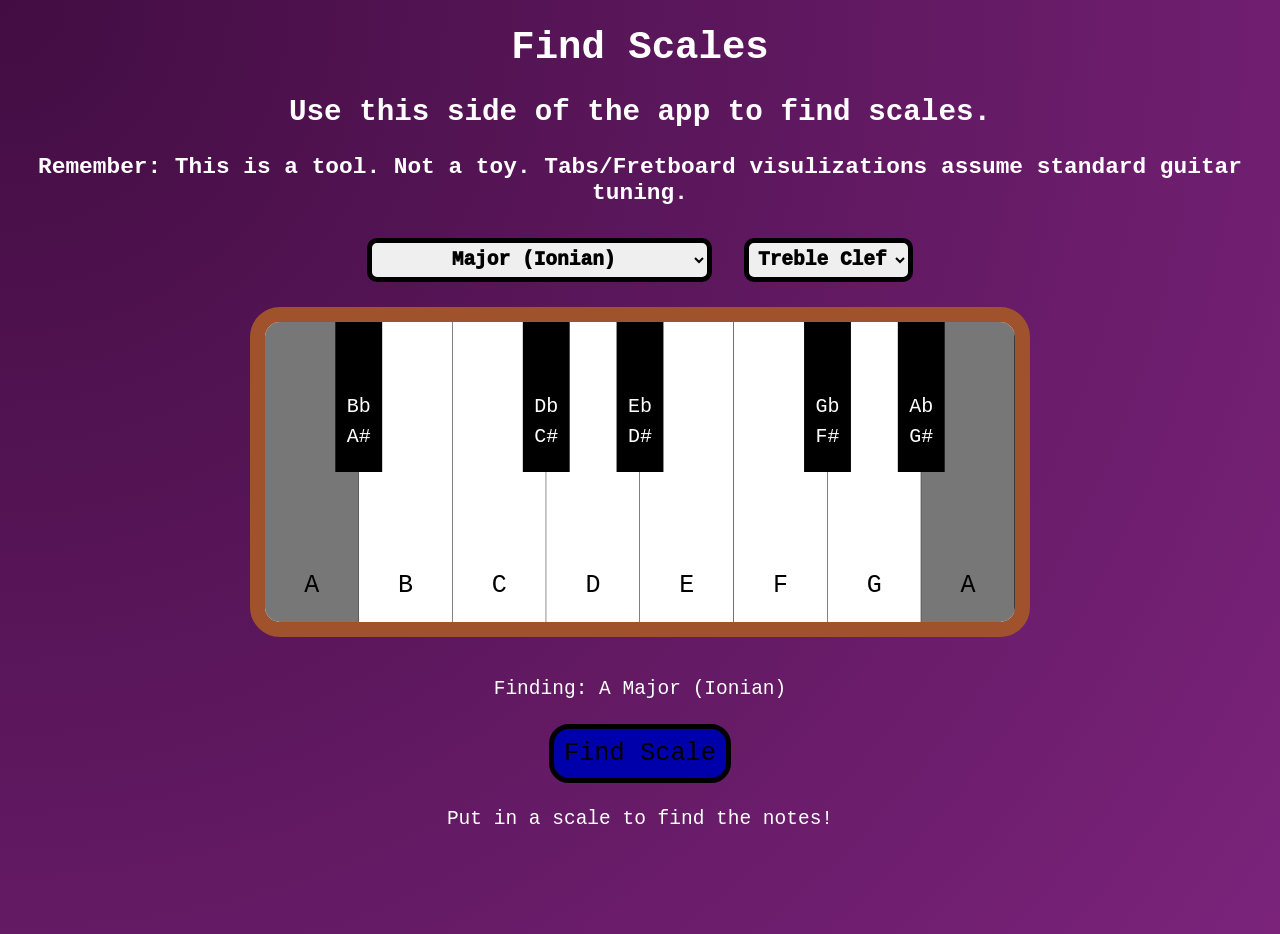
==== html/find-scales.html @ b309f3b3 "Find Scales V1" ====
<!DOCTYPE html>
<html lang="en">
<head>
    <!-- Boilerplate -->
    <meta charset="UTF-8">
    <meta name="viewport" content="width=device-width, initial-scale=1.0">

    <!-- CSS Files-->
    <link rel="stylesheet" href="../css/index.css">
    <link rel="stylesheet" href="../css/find-scales.css">

    <!-- Title -->
    <title>Find Scales</title>
</head>
<body>
    <!-- Heading -->
    <h1>Find Scales</h1>
    <h2>Use this side of the app to find scales.</h2>
    <h3>Remember: This is a tool. Not a toy. Tabs/Fretboard visulizations assume standard guitar tuning.</h3>

    <!-- Choose Scale -->
    <select name="type" id="choose-type"></select>
    <select name="vis" id="vis">
        <option value="treble">Treble Clef</option>
        <option value="bass">Bass Clef</option>
        <option value="tabs">Tablature</option>
        <option value="piano">Piano Keys</option>
        <option value="guitar">Fretboard</option>
    </select>
    <br>
    <canvas id="piano-view" width="750" height="300"></canvas>

    <!-- Scale Data -->
    <p id="scale">Finding: A Major (Ionian)</p>
    <button id="find-scale">Find Scale</button>
    <br>
    <p id="scale-notes">Put in a scale to find the notes!</p>

    <!-- JavaScript -->
    <script src="../js/find-scales.js"></script>
    <script src="../js/bg.js"></script>
</body>
</html>
---- css/index.css ----
/* Main Body */
body {
    /* Text */
    font-family: monospace;
    font-size: 1.5em;
    text-align: center;
    color: white;

    /* Background */
    background-repeat: no-repeat;
    min-height: 100vh;
}

/* Program Buttons */
.programs {
    /* Test */
    font-weight: 800;

    /* Box */
    background: #414c9d;
    padding: 10px;
    margin: 5px;

    /* Border */
    border: black 3px solid;
    border-radius: 30px;

    /* No user select */
    user-select: none;

    /* Anim Transition */
    transition: 0.7s ease;
}

/* Program Buttons Anim */
.programs:hover { /* Hover */
    scale: 110%;
    background: #8f8fe0;
    cursor: pointer;
}
---- css/find-scales.css ----
/* Piano View */
#piano-view {
    /* Background */
    background: white;

    /* Box */
    margin: 15px;

    /* Border */
    border: 15px sienna solid;
    border-radius: 30px;
}

/* Scale/Visualization Select */
select {
    font-family: monospace;
    font-size: 1em;
    font-weight: 1000;
    text-align: center;

    /* Box */
    margin: 10px;
    padding: 5px;

    /* Border */
    border: 5px solid black;
    border-radius: 10px;
}

/* Find Scale Button */
#find-scale {
    font-family: monospace;
    font-size: 1.3em;
    user-select: none;

    background: #0000aa;

    /* Box */
    padding: 10px;
    margin: 5px;

    /* Border */
    border: 5px black solid;
    border-radius: 20px;
}
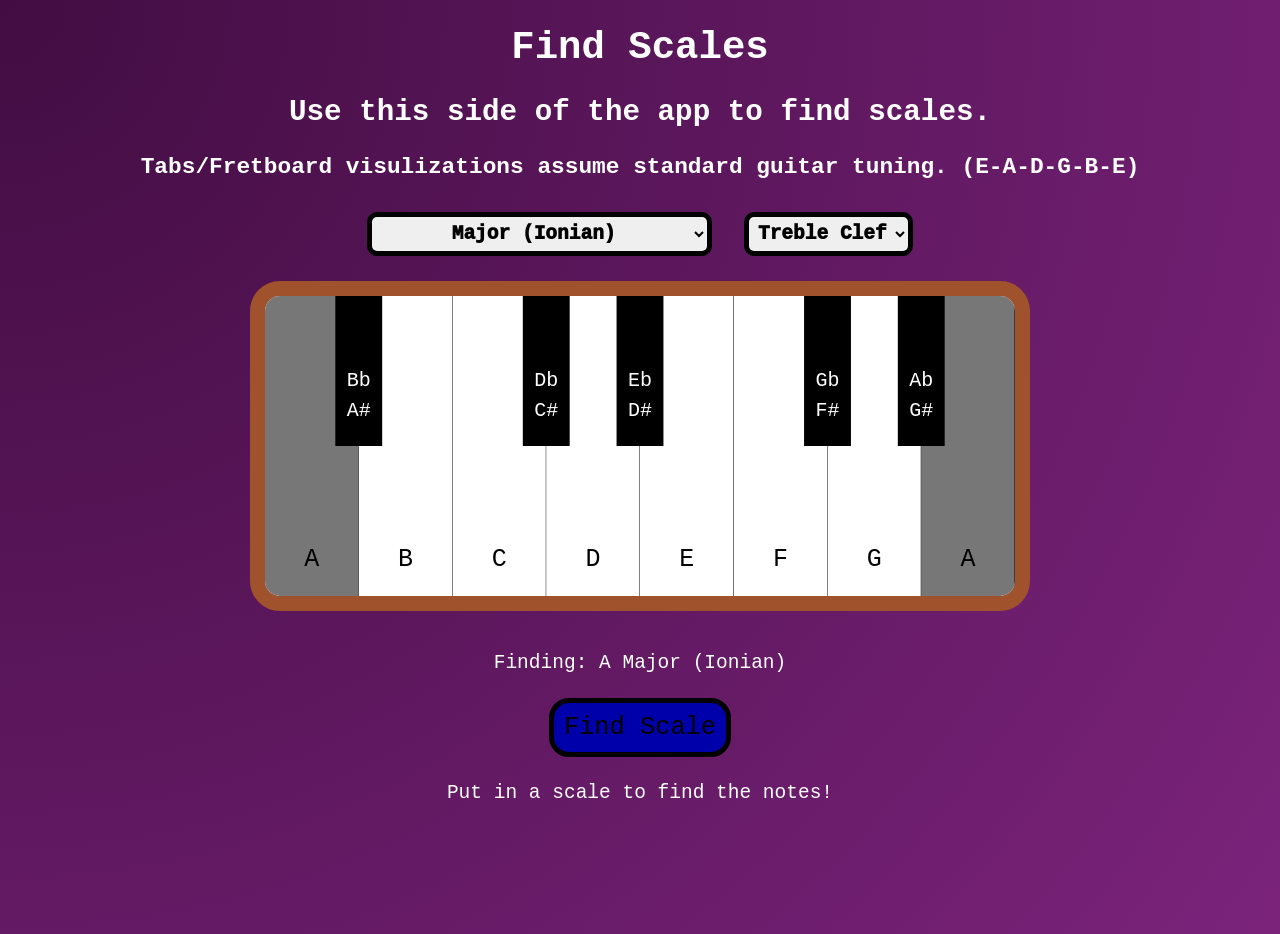
==== commit 2d078fb2: "practice scales start" ====
--- a/html/find-scales.html
+++ b/html/find-scales.html
@@ -16,7 +16,7 @@
     <!-- Heading -->
     <h1>Find Scales</h1>
     <h2>Use this side of the app to find scales.</h2>
-    <h3>Remember: This is a tool. Not a toy. Tabs/Fretboard visulizations assume standard guitar tuning.</h3>
+    <h3>Tabs/Fretboard visulizations assume standard guitar tuning. (E-A-D-G-B-E)</h3>
 
     <!-- Choose Scale -->
     <select name="type" id="choose-type"></select>
@@ -37,6 +37,7 @@
     <p id="scale-notes">Put in a scale to find the notes!</p>
 
     <!-- JavaScript -->
+    <script src="../js/tools.js"></script>
     <script src="../js/find-scales.js"></script>
     <script src="../js/bg.js"></script>
 </body>
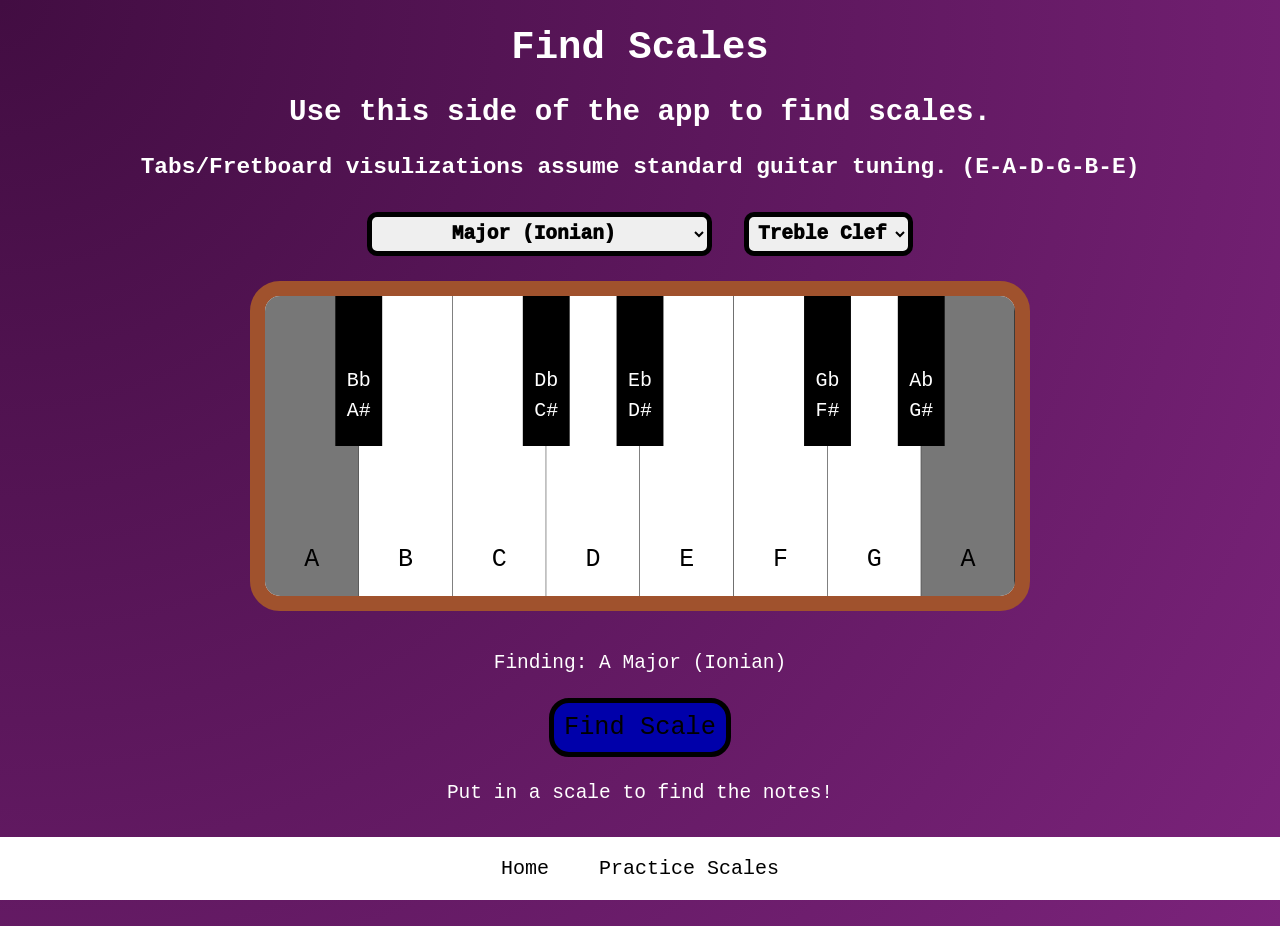
==== commit fa5ba257: "finally done" ====
--- a/html/find-scales.html
+++ b/html/find-scales.html
@@ -35,6 +35,12 @@
     <button id="find-scale">Find Scale</button>
     <br>
     <p id="scale-notes">Put in a scale to find the notes!</p>
+    
+    <!-- Nav -->
+    <div id="nav">
+        <a href="../index.html">Home</a>
+        <a href="practice-scales.html">Practice Scales</a>
+    </div>
 
     <!-- JavaScript -->
     <script src="../js/tools.js"></script>
--- a/css/index.css
+++ b/css/index.css
@@ -1,5 +1,9 @@
 /* Main Body */
 body {
+    position: relative;
+    height: 100dvh;
+    margin: 0 auto;
+  
     /* Text */
     font-family: monospace;
     font-size: 1.5em;
@@ -37,4 +41,29 @@
     scale: 110%;
     background: #8f8fe0;
     cursor: pointer;
+}
+
+#nav {
+    /* Settings */
+    box-sizing: border-box;
+    margin: 0 auto;
+    background: white;
+    width: 100dvw;
+    
+    display: flex;
+    justify-content: center;
+    gap: 50px;
+    
+    position: fixed;
+    bottom: 0;
+    font-size: 20px;
+    
+    /* Box */
+    padding: 20px;
+}
+
+#nav a {
+    /* Text */
+    text-decoration: none;
+    color: black;
 }
